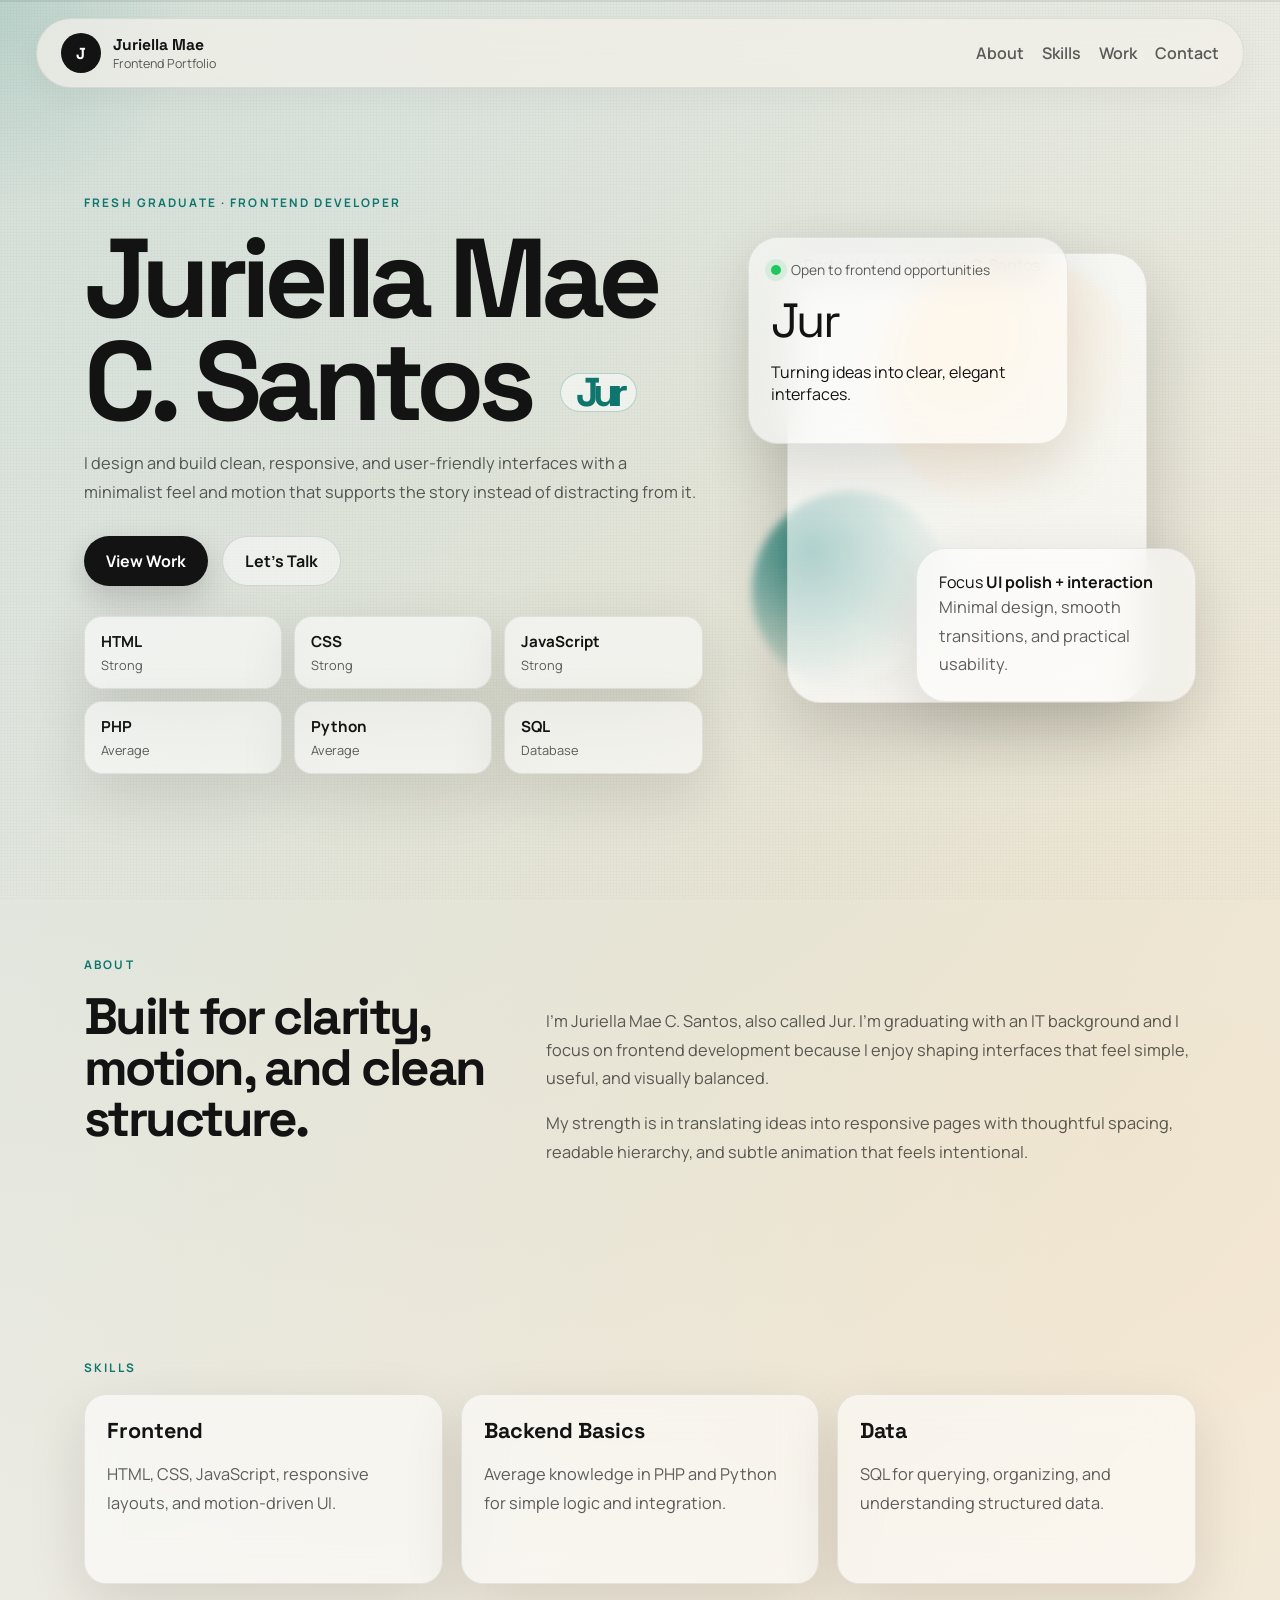
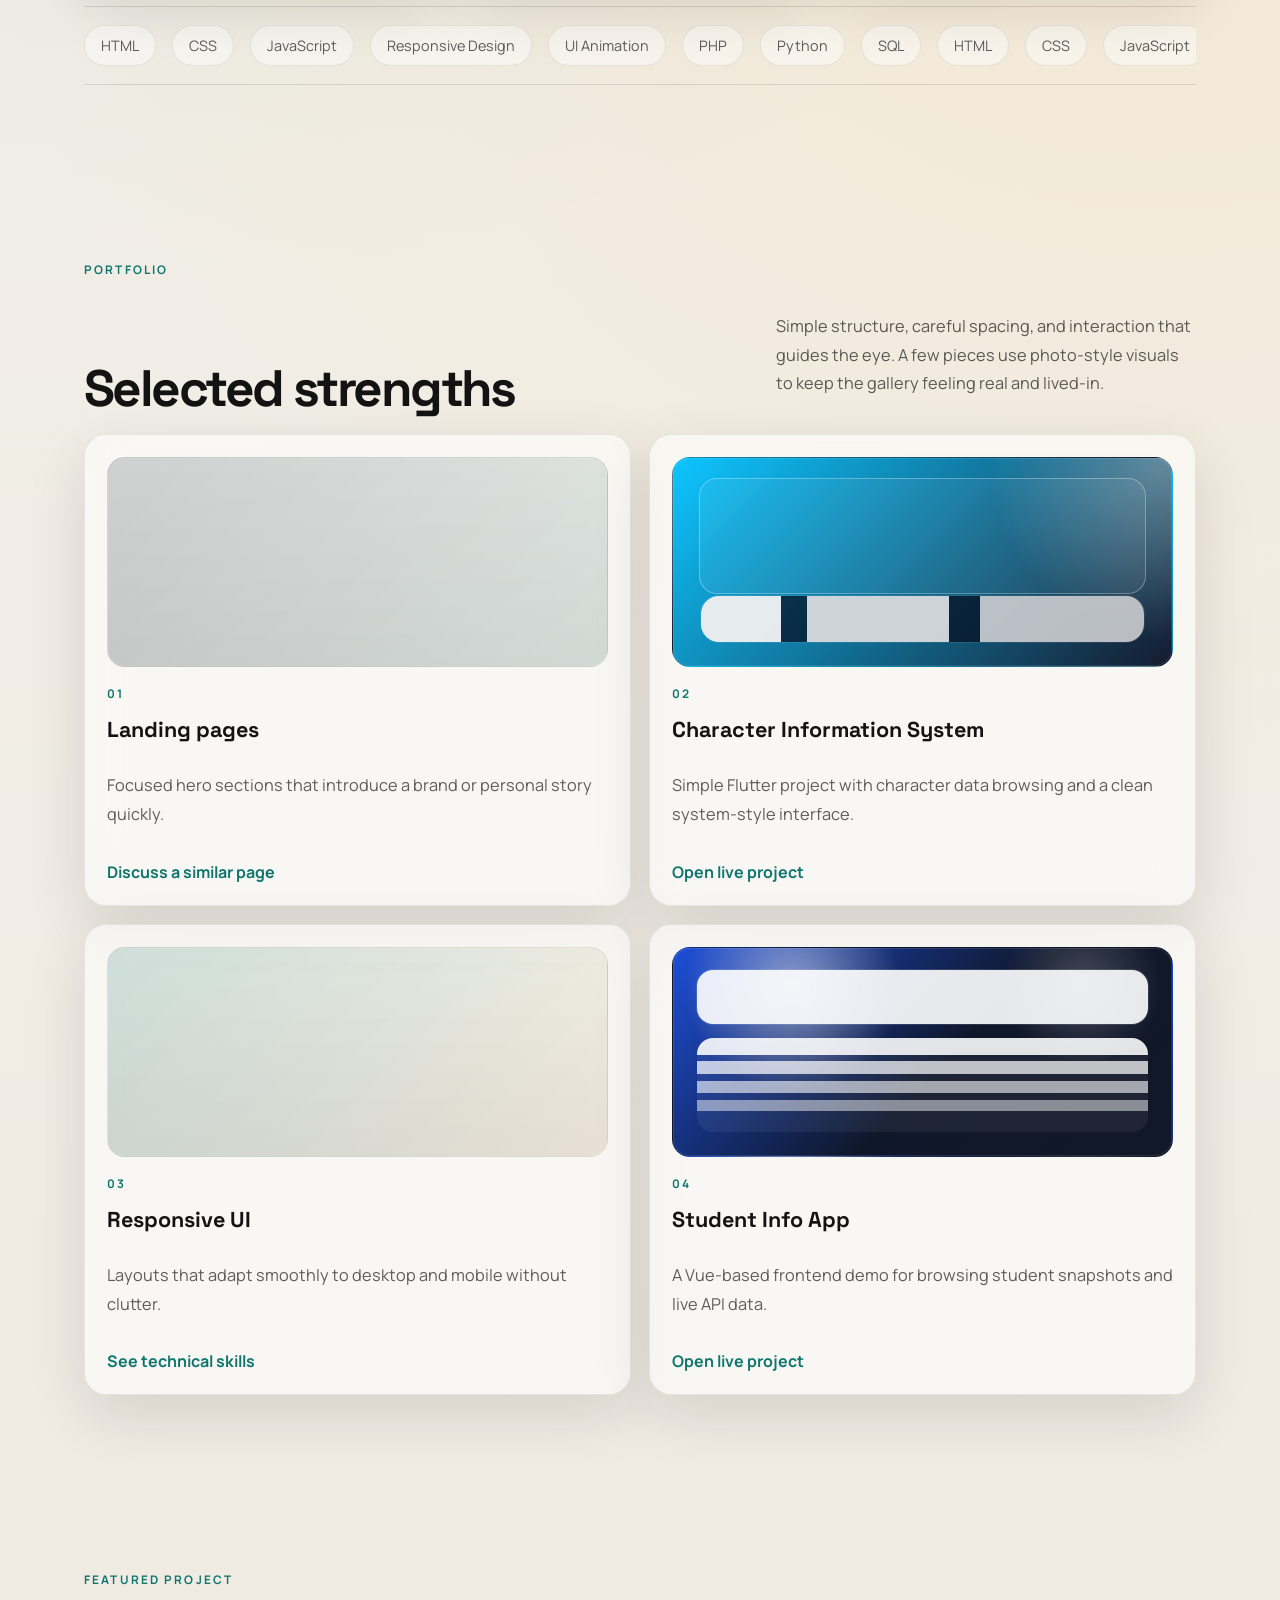
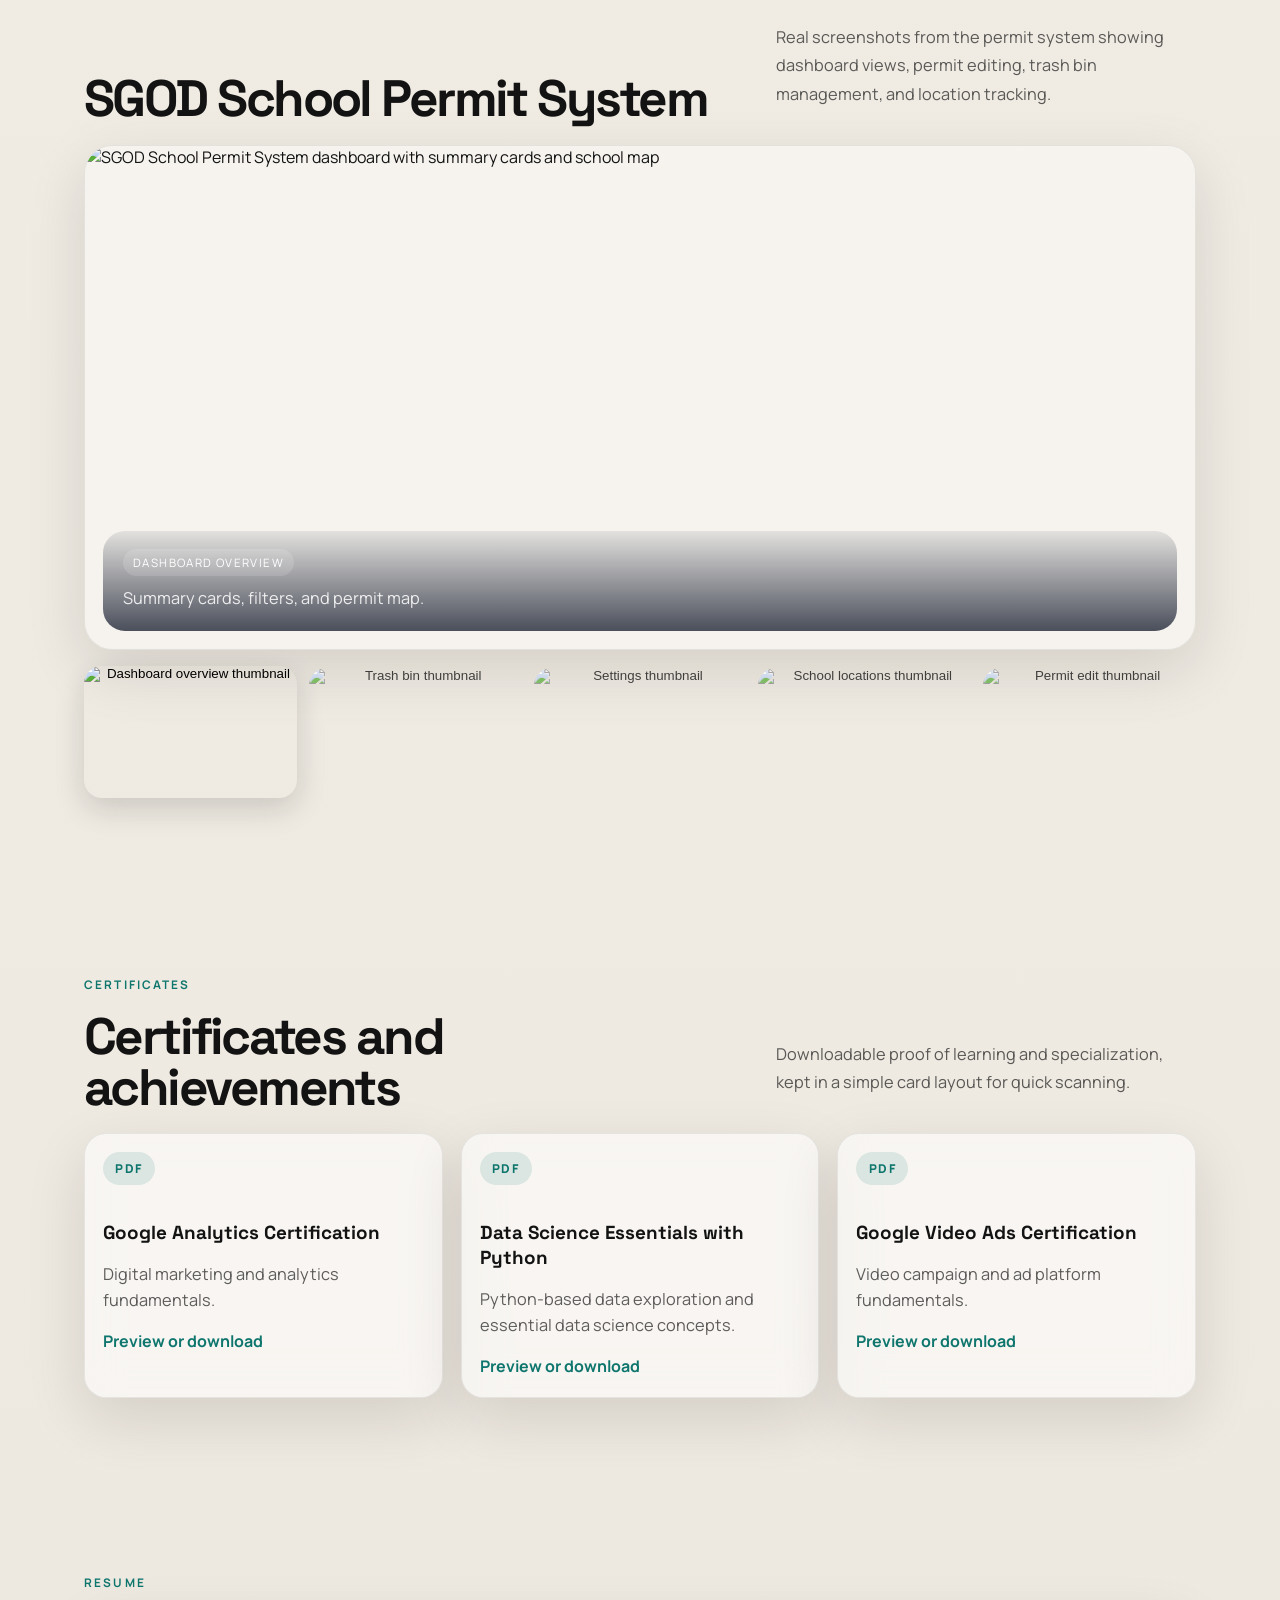
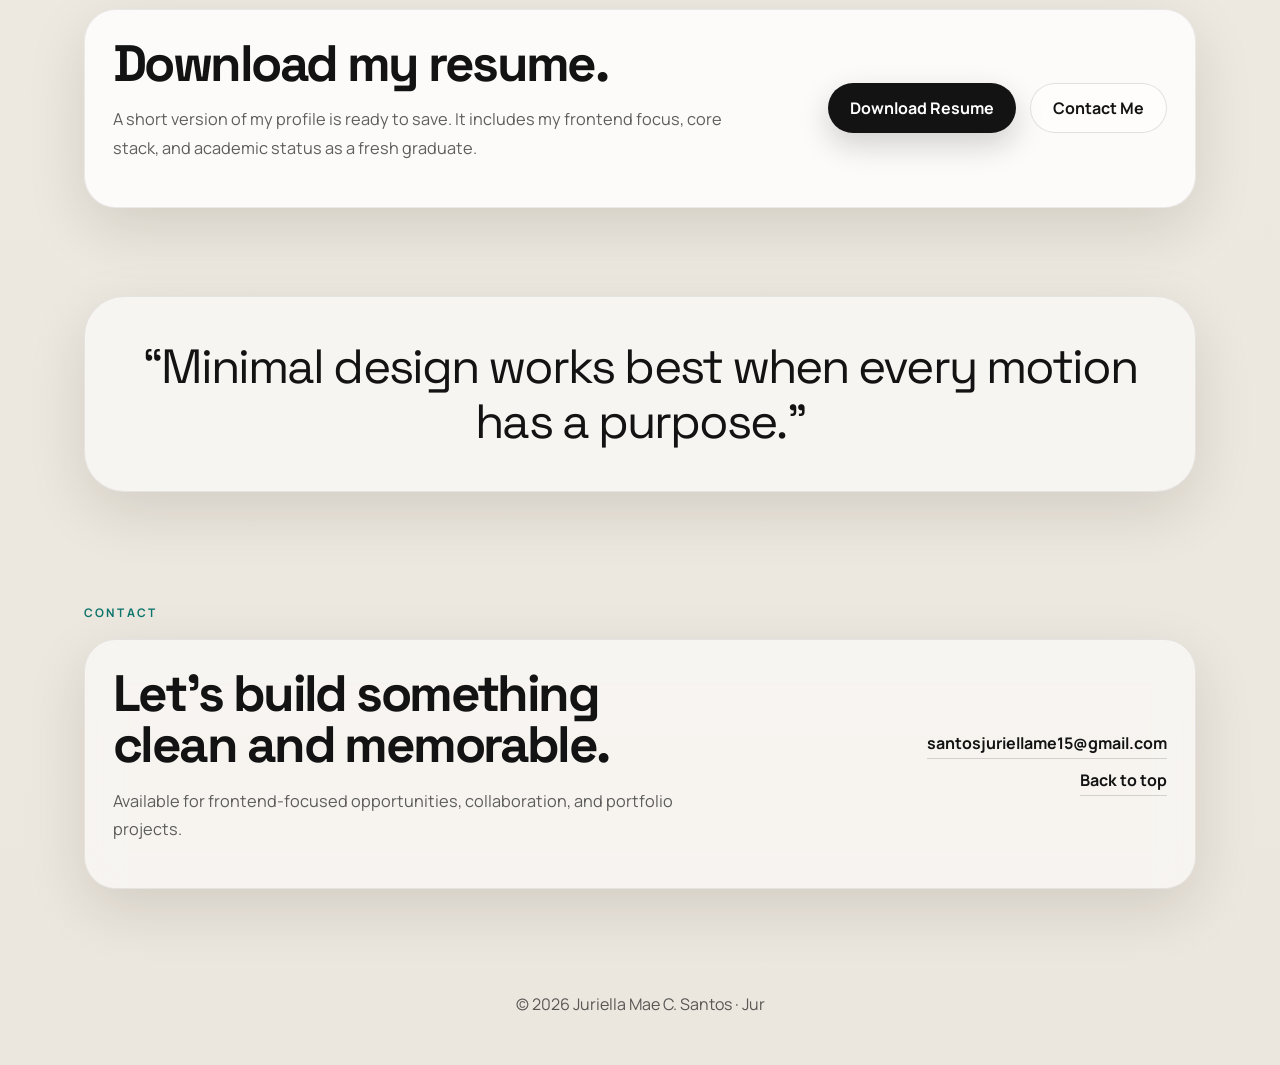
==== index.html @ 1360209a "Add files via upload" ====
<!doctype html>
<html lang="en">
<head>
  <meta charset="UTF-8" />
  <meta name="viewport" content="width=device-width, initial-scale=1.0" />
  <meta name="description" content="Portfolio landing page for Juriella Mae C. Santos, a frontend-focused IT graduate." />
  <title>Juriella Mae C. Santos | Jur</title>
  <link rel="preconnect" href="https://fonts.googleapis.com" />
  <link rel="preconnect" href="https://fonts.gstatic.com" crossorigin />
  <link href="https://fonts.googleapis.com/css2?family=Space+Grotesk:wght@400;500;600;700&family=Manrope:wght@400;500;600;700;800&display=swap" rel="stylesheet" />
  <link rel="stylesheet" href="styles.css" />
</head>
<body>
  <div class="noise"></div>
  <div class="cursor-glow" aria-hidden="true"></div>
  <div class="scroll-progress" aria-hidden="true"><span></span></div>

  <header class="topbar">
    <a class="brand" href="#home" aria-label="Go to top">
      <span class="brand-mark">J</span>
      <span class="brand-text">
        <strong>Juriella Mae</strong>
        <small>Frontend Portfolio</small>
      </span>
    </a>

    <nav class="nav" aria-label="Primary">
      <a href="#about">About</a>
      <a href="#skills">Skills</a>
      <a href="#work">Work</a>
      <a href="#contact">Contact</a>
    </nav>
  </header>

  <main id="home">
    <section class="hero section reveal">
      <div class="hero-copy">
        <p class="eyebrow">Fresh Graduate · Frontend developer</p>
        <h1>
          Juriella Mae C. Santos
          <span>Jur</span>
        </h1>
        <p class="lead">
          I design and build clean, responsive, and user-friendly interfaces with a minimalist feel and motion that supports the story instead of distracting from it.
        </p>

        <div class="hero-actions">
          <a class="button button-primary" href="#work">View Work</a>
          <a class="button button-secondary" href="#contact">Let’s Talk</a>
        </div>

        <ul class="hero-facts" aria-label="Quick facts">
          <li><strong>HTML</strong><span>Strong</span></li>
          <li><strong>CSS</strong><span>Strong</span></li>
          <li><strong>JavaScript</strong><span>Strong</span></li>
          <li><strong>PHP</strong><span>Average</span></li>
          <li><strong>Python</strong><span>Average</span></li>
          <li><strong>SQL</strong><span>Database</span></li>
        </ul>
      </div>

      <div class="hero-visual" aria-hidden="true">
        <div class="orb orb-one"></div>
        <div class="orb orb-two"></div>
        <div class="portrait-frame">
          <img src="Assets/Profile%20Pic.png" alt="Portrait of Juriella Mae C. Santos" class="portrait-image" />
        </div>
        <div class="profile-card floaty">
          <div class="profile-card-top">
            <span class="status-dot"></span>
            <span>Open to frontend opportunities</span>
          </div>
          <div class="profile-name">Jur</div>
          <p>Turning ideas into clear, elegant interfaces.</p>
        </div>
        <div class="stats-card floaty delay">
          <span>Focus</span>
          <strong>UI polish + interaction</strong>
          <small>Minimal design, smooth transitions, and practical usability.</small>
        </div>
      </div>
    </section>

    <section id="about" class="section about reveal">
      <div class="section-label">About</div>
      <div class="section-content split-layout">
        <div>
          <h2>Built for clarity, motion, and clean structure.</h2>
        </div>
        <div>
          <p>
            I’m Juriella Mae C. Santos, also called Jur. I’m graduating with an IT background and I focus on frontend development because I enjoy shaping interfaces that feel simple, useful, and visually balanced.
          </p>
          <p>
            My strength is in translating ideas into responsive pages with thoughtful spacing, readable hierarchy, and subtle animation that feels intentional.
          </p>
        </div>
      </div>
    </section>

    <section id="skills" class="section skills reveal">
      <div class="section-label">Skills</div>
      <div class="section-content">
        <div class="skills-grid">
          <article class="skill-card">
            <h3>Frontend</h3>
            <p>HTML, CSS, JavaScript, responsive layouts, and motion-driven UI.</p>
          </article>
          <article class="skill-card">
            <h3>Backend Basics</h3>
            <p>Average knowledge in PHP and Python for simple logic and integration.</p>
          </article>
          <article class="skill-card">
            <h3>Data</h3>
            <p>SQL for querying, organizing, and understanding structured data.</p>
          </article>
        </div>

        <div class="ticker" aria-label="Technical highlights">
          <div class="ticker-track">
            <span>HTML</span>
            <span>CSS</span>
            <span>JavaScript</span>
            <span>Responsive Design</span>
            <span>UI Animation</span>
            <span>PHP</span>
            <span>Python</span>
            <span>SQL</span>
            <span>HTML</span>
            <span>CSS</span>
            <span>JavaScript</span>
            <span>Responsive Design</span>
            <span>UI Animation</span>
            <span>PHP</span>
            <span>Python</span>
            <span>SQL</span>
          </div>
        </div>
      </div>
    </section>

    <section id="work" class="section work reveal">
      <div class="section-label">Portfolio</div>
      <div class="section-content">
        <div class="work-header">
          <h2>Selected strengths</h2>
          <p>Simple structure, careful spacing, and interaction that guides the eye. A few pieces use photo-style visuals to keep the gallery feeling real and lived-in.</p>
        </div>

        <div class="work-grid gallery-grid">
          <article class="work-card">
            <div class="work-media photo-card photo-one" role="img" aria-label="Clean desk with a laptop and code editor"></div>
            <span class="work-index">01</span>
            <h3>Landing pages</h3>
            <p>Focused hero sections that introduce a brand or personal story quickly.</p>
            <a href="#contact" class="work-link">Discuss a similar page</a>
          </article>
          <article class="work-card">
            <div class="work-media project-preview flutter-preview" role="img" aria-label="Flutter project preview card"></div>
            <span class="work-index">02</span>
            <h3>Character Information System</h3>
            <p>Simple Flutter project with character data browsing and a clean system-style interface.</p>
            <a href="https://character-information-system.web.app" target="_blank" rel="noreferrer noopener" class="work-link">Open live project</a>
          </article>
          <article class="work-card">
            <div class="work-media photo-card photo-two" role="img" aria-label="Modern workspace with design tools"></div>
            <span class="work-index">03</span>
            <h3>Responsive UI</h3>
            <p>Layouts that adapt smoothly to desktop and mobile without clutter.</p>
            <a href="#skills" class="work-link">See technical skills</a>
          </article>
          <article class="work-card">
            <div class="work-media project-preview student-preview" role="img" aria-label="Student info app preview card"></div>
            <span class="work-index">04</span>
            <h3>Student Info App</h3>
            <p>A Vue-based frontend demo for browsing student snapshots and live API data.</p>
            <a href="https://tubular-mousse-105200.netlify.app" target="_blank" rel="noreferrer noopener" class="work-link">Open live project</a>
          </article>
        </div>
      </div>
    </section>

    <section id="sgod" class="section sgod reveal">
      <div class="section-label">Featured Project</div>
      <div class="section-content">
        <div class="work-header">
          <h2>SGOD School Permit System</h2>
          <p>Real screenshots from the permit system showing dashboard views, permit editing, trash bin management, and location tracking.</p>
        </div>

        <div class="sgod-slider" data-slider>
          <div class="sgod-stage">
            <img
              class="sgod-stage-image"
              data-slider-image
              src="Assets/Screenshot%202026-04-28%20124503.png"
              alt="SGOD School Permit System dashboard with summary cards and school map"
            />
            <div class="sgod-stage-overlay">
              <span class="sgod-stage-tag" data-slider-tag>Dashboard overview</span>
              <p data-slider-caption>Summary cards, filters, and permit map.</p>
            </div>
            <button class="slider-arrow slider-prev" type="button" data-slider-prev aria-label="Previous image">‹</button>
            <button class="slider-arrow slider-next" type="button" data-slider-next aria-label="Next image">›</button>
          </div>

          <div class="sgod-thumbs" data-slider-thumbs>
            <button class="sgod-thumb is-active" type="button" data-slide="0" data-title="Dashboard overview" data-caption="Summary cards, filters, and permit map." data-alt="SGOD School Permit System dashboard with summary cards and school map" data-src="Assets/Screenshot%202026-04-28%20124503.png">
              <img src="Assets/Screenshot%202026-04-28%20124503.png" alt="Dashboard overview thumbnail" />
            </button>
            <button class="sgod-thumb" type="button" data-slide="1" data-title="Trash bin" data-caption="Deleted records and restore actions." data-alt="SGOD School Permit System trash bin view with deleted school records" data-src="Assets/Screenshot%202026-04-28%20125111.png">
              <img src="Assets/Screenshot%202026-04-28%20125111.png" alt="Trash bin thumbnail" />
            </button>
            <button class="sgod-thumb" type="button" data-slide="2" data-title="Settings" data-caption="Backup, restore, and notification controls." data-alt="SGOD School Permit System settings view" data-src="Assets/Screenshot%202026-04-28%20125225.png">
              <img src="Assets/Screenshot%202026-04-28%20125225.png" alt="Settings thumbnail" />
            </button>
            <button class="sgod-thumb" type="button" data-slide="3" data-title="School locations" data-caption="Map clustering and permit browsing." data-alt="SGOD School Permit System school locations map and list" data-src="Assets/Screenshot%202026-04-22%20163014.png">
              <img src="Assets/Screenshot%202026-04-22%20163014.png" alt="School locations thumbnail" />
            </button>
            <button class="sgod-thumb" type="button" data-slide="4" data-title="Permit edit" data-caption="Permit verification and record updates." data-alt="SGOD School Permit System permit verification and edit screen" data-src="Assets/Screenshot%202026-04-22%20162807.png">
              <img src="Assets/Screenshot%202026-04-22%20162807.png" alt="Permit edit thumbnail" />
            </button>
          </div>
        </div>
      </div>
    </section>

    <section id="certificates" class="section certificates reveal">
      <div class="section-label">Certificates</div>
      <div class="section-content">
        <div class="work-header">
          <h2>Certificates and achievements</h2>
          <p>Downloadable proof of learning and specialization, kept in a simple card layout for quick scanning.</p>
        </div>

        <div class="certificate-grid">
          <article class="certificate-card">
            <div class="certificate-badge">PDF</div>
            <h3>Google Analytics Certification</h3>
            <p>Digital marketing and analytics fundamentals.</p>
            <a href="Certificates/Google%20Analytics%20Certification.pdf" download class="work-link" data-pdf="Certificates/Google%20Analytics%20Certification.pdf">Preview or download</a>
          </article>
          <article class="certificate-card">
            <div class="certificate-badge">PDF</div>
            <h3>Data Science Essentials with Python</h3>
            <p>Python-based data exploration and essential data science concepts.</p>
            <a href="Certificates/Data_Science_Essentials_with_Python_certificate_santosjuriellamae15-gmail-com_5a689df4-3a8c-45d5-9806-d5ee442314b1%20%281%29.pdf" download class="work-link" data-pdf="Certificates/Data_Science_Essentials_with_Python_certificate_santosjuriellamae15-gmail-com_5a689df4-3a8c-45d5-9806-d5ee442314b1%20%281%29.pdf">Preview or download</a>
          </article>
          <article class="certificate-card">
            <div class="certificate-badge">PDF</div>
            <h3>Google Video Ads Certification</h3>
            <p>Video campaign and ad platform fundamentals.</p>
            <a href="Certificates/Google%20Video%20Ads%20Certification.pdf" download class="work-link" data-pdf="Certificates/Google%20Video%20Ads%20Certification.pdf">Preview or download</a>
          </article>
        </div>
      </div>
    </section>

    <section id="resume" class="section resume reveal">
      <div class="section-label">Resume</div>
      <div class="section-content resume-panel">
        <div>
          <h2>Download my resume.</h2>
          <p>A short version of my profile is ready to save. It includes my frontend focus, core stack, and academic status as a fresh graduate.</p>
        </div>
        <div class="resume-actions">
          <a class="button button-primary" href="Juriella_Mae_Santos%20Resume.pdf" download="Juriella_Mae_Santos Resume.pdf">Download Resume</a>
          <a class="button button-secondary" href="#contact">Contact Me</a>
        </div>
      </div>
    </section>

    <section class="section quote reveal">
      <div class="quote-box">
        <p>“Minimal design works best when every motion has a purpose.”</p>
      </div>
    </section>

    <section id="contact" class="section contact reveal">
      <div class="section-label">Contact</div>
      <div class="section-content contact-panel">
        <div>
          <h2>Let’s build something clean and memorable.</h2>
          <p>Available for frontend-focused opportunities, collaboration, and portfolio projects.</p>
        </div>
        <div class="contact-links">
          <a href="mailto:santosjuriellame15@gmail.com">santosjuriellame15@gmail.com</a>
          <a href="#home">Back to top</a>
        </div>
      </div>
    </section>
  </main>

  <footer class="footer">
    <p>© 2026 Juriella Mae C. Santos · Jur</p>
  </footer>

  <div class="modal" data-modal aria-hidden="true">
    <div class="modal-backdrop" data-modal-close></div>
    <div class="modal-panel" role="dialog" aria-modal="true" aria-label="Certificate preview">
      <button class="modal-close" type="button" data-modal-close aria-label="Close preview">×</button>
      <iframe class="modal-frame" data-modal-frame title="Certificate preview"></iframe>
    </div>
  </div>

  <script src="script.js"></script>
</body>
</html>
---- styles.css ----
:root {
  --bg: #f4f1ea;
  --bg-alt: #ece7de;
  --surface: rgba(255, 255, 255, 0.56);
  --surface-strong: rgba(255, 255, 255, 0.82);
  --text: #131313;
  --muted: rgba(19, 19, 19, 0.68);
  --line: rgba(19, 19, 19, 0.12);
  --accent: #0f766e;
  --accent-soft: rgba(15, 118, 110, 0.14);
  --shadow: 0 20px 60px rgba(24, 18, 10, 0.12);
  --radius-xl: 30px;
  --radius-lg: 22px;
  --radius-md: 16px;
  --max: 1160px;
}

* {
  box-sizing: border-box;
}

html {
  scroll-behavior: smooth;
}

body {
  margin: 0;
  font-family: "Manrope", sans-serif;
  color: var(--text);
  background:
    radial-gradient(circle at top left, rgba(15, 118, 110, 0.14), transparent 32%),
    radial-gradient(circle at 90% 20%, rgba(255, 196, 108, 0.18), transparent 26%),
    linear-gradient(180deg, var(--bg) 0%, var(--bg-alt) 100%);
  min-height: 100vh;
  overflow-x: hidden;
}

body::before {
  content: "";
  position: fixed;
  inset: 0;
  pointer-events: none;
  background-image: linear-gradient(rgba(19, 19, 19, 0.025) 1px, transparent 1px), linear-gradient(90deg, rgba(19, 19, 19, 0.025) 1px, transparent 1px);
  background-size: 64px 64px;
  -webkit-mask-image: linear-gradient(180deg, rgba(0, 0, 0, 0.2), rgba(0, 0, 0, 0));
  mask-image: linear-gradient(180deg, rgba(0, 0, 0, 0.2), rgba(0, 0, 0, 0));
  z-index: 0;
}

.noise {
  position: fixed;
  inset: 0;
  pointer-events: none;
  opacity: 0.035;
  z-index: 1;
  background-image:
    linear-gradient(transparent 0, transparent 49%, rgba(0, 0, 0, 0.45) 50%, transparent 51%),
    linear-gradient(90deg, transparent 0, transparent 49%, rgba(0, 0, 0, 0.45) 50%, transparent 51%);
  background-size: 3px 3px;
}

.cursor-glow {
  position: fixed;
  width: 420px;
  height: 420px;
  border-radius: 50%;
  background: radial-gradient(circle, rgba(15, 118, 110, 0.16), rgba(15, 118, 110, 0) 64%);
  pointer-events: none;
  transform: translate(-50%, -50%);
  z-index: 2;
  opacity: 0.8;
}

.scroll-progress {
  position: fixed;
  left: 0;
  top: 0;
  width: 100%;
  height: 2px;
  background: rgba(19, 19, 19, 0.08);
  z-index: 50;
}

.scroll-progress span {
  display: block;
  width: 100%;
  height: 100%;
  transform-origin: left;
  transform: scaleX(0);
  background: linear-gradient(90deg, var(--accent), rgba(15, 118, 110, 0.45));
}

.topbar {
  position: sticky;
  top: 0;
  z-index: 40;
  display: flex;
  justify-content: space-between;
  align-items: center;
  gap: 24px;
  max-width: calc(var(--max) + 48px);
  margin: 18px auto 0;
  padding: 14px 24px;
  background: rgba(244, 241, 234, 0.7);
  border: 1px solid rgba(19, 19, 19, 0.08);
  border-radius: 999px;
  -webkit-backdrop-filter: blur(18px);
  backdrop-filter: blur(18px);
  box-shadow: 0 10px 30px rgba(0, 0, 0, 0.04);
}

.brand {
  display: inline-flex;
  align-items: center;
  gap: 12px;
  text-decoration: none;
  color: inherit;
}

.brand-mark {
  width: 40px;
  height: 40px;
  border-radius: 50%;
  display: grid;
  place-items: center;
  background: var(--text);
  color: #fff;
  font-family: "Space Grotesk", sans-serif;
  font-weight: 700;
}

.brand-text strong,
.brand-text small {
  display: block;
}

.brand-text strong {
  font-size: 0.98rem;
  font-family: "Space Grotesk", sans-serif;
}

.brand-text small {
  color: var(--muted);
  font-size: 0.78rem;
}

.nav {
  display: flex;
  flex-wrap: wrap;
  gap: 18px;
}

.nav a {
  color: var(--muted);
  text-decoration: none;
  font-weight: 600;
  transition: color 0.2s ease, transform 0.2s ease;
}

.nav a:hover {
  color: var(--text);
  transform: translateY(-1px);
}

main {
  position: relative;
  z-index: 3;
}

.section {
  max-width: var(--max);
  margin: 0 auto;
  padding: 88px 24px;
}

.hero {
  min-height: calc(100vh - 120px);
  display: grid;
  grid-template-columns: 1.15fr 0.85fr;
  align-items: center;
  gap: 36px;
}

.eyebrow,
.section-label,
.work-index {
  text-transform: uppercase;
  letter-spacing: 0.18em;
  font-size: 0.74rem;
  font-weight: 700;
  color: var(--accent);
}

.hero h1,
.section h2,
.skill-card h3,
.work-card h3,
.quote-box p,
.profile-name {
  font-family: "Space Grotesk", sans-serif;
}

.hero h1 {
  margin: 16px 0 16px;
  font-size: clamp(3.3rem, 9vw, 7rem);
  line-height: 0.92;
  letter-spacing: -0.06em;
  max-width: 11ch;
}

.hero h1 span {
  display: inline-block;
  margin-left: 8px;
  padding: 0 0.38em;
  font-size: 0.36em;
  vertical-align: middle;
  color: var(--accent);
  border: 1px solid rgba(15, 118, 110, 0.25);
  border-radius: 999px;
  background: rgba(255, 255, 255, 0.52);
}

.lead,
.section-content p,
.skill-card p,
.work-card p,
.contact-panel p,
.stats-card small {
  color: var(--muted);
  line-height: 1.75;
  font-size: 1.02rem;
}

.hero-copy {
  max-width: 620px;
}

.hero-actions {
  display: flex;
  flex-wrap: wrap;
  gap: 14px;
  margin: 30px 0;
}

.button {
  display: inline-flex;
  align-items: center;
  justify-content: center;
  min-height: 50px;
  padding: 0 22px;
  border-radius: 999px;
  text-decoration: none;
  font-weight: 700;
  transition: transform 0.25s ease, box-shadow 0.25s ease, background 0.25s ease;
}

.button:hover {
  transform: translateY(-2px);
}

.button-primary {
  background: var(--text);
  color: #fff;
  box-shadow: 0 12px 30px rgba(19, 19, 19, 0.18);
}

.button-secondary {
  color: var(--text);
  border: 1px solid rgba(19, 19, 19, 0.12);
  background: rgba(255, 255, 255, 0.48);
}

.hero-facts {
  list-style: none;
  padding: 0;
  margin: 0;
  display: grid;
  grid-template-columns: repeat(3, minmax(0, 1fr));
  gap: 12px;
}

.hero-facts li,
.skill-card,
.work-card,
.profile-card,
.stats-card,
.quote-box,
.contact-panel {
  background: var(--surface);
  border: 1px solid rgba(19, 19, 19, 0.08);
  box-shadow: var(--shadow);
  -webkit-backdrop-filter: blur(18px);
  backdrop-filter: blur(18px);
}

.hero-facts li {
  padding: 14px 16px;
  border-radius: 18px;
}

.hero-facts strong,
.hero-facts span {
  display: block;
}

.hero-facts strong {
  font-size: 0.95rem;
}

.hero-facts span {
  color: var(--muted);
  font-size: 0.8rem;
  margin-top: 4px;
}

.hero-visual {
  position: relative;
  min-height: 560px;
  display: grid;
  place-items: center;
}

.portrait-frame {
  position: absolute;
  width: min(360px, 70vw);
  aspect-ratio: 4 / 5;
  border-radius: 34px;
  overflow: hidden;
  border: 1px solid rgba(19, 19, 19, 0.08);
  box-shadow: 0 26px 70px rgba(24, 18, 10, 0.18);
  background: rgba(255, 255, 255, 0.6);
}

.portrait-frame::after {
  content: "";
  position: absolute;
  inset: 0;
  background: linear-gradient(180deg, rgba(255, 255, 255, 0.12), rgba(255, 255, 255, 0));
  pointer-events: none;
}

.portrait-image {
  display: block;
  width: 100%;
  height: 100%;
  object-fit: cover;
  object-position: center top;
}

.orb {
  position: absolute;
  border-radius: 50%;
  filter: blur(4px);
}

.orb-one {
  width: 260px;
  height: 260px;
  right: 12%;
  top: 10%;
  background: radial-gradient(circle at 30% 30%, rgba(255, 196, 108, 0.95), rgba(255, 196, 108, 0.05) 68%);
  animation: drift 10s ease-in-out infinite;
}

.orb-two {
  width: 200px;
  height: 200px;
  left: 3%;
  bottom: 12%;
  background: radial-gradient(circle at 30% 30%, rgba(15, 118, 110, 0.85), rgba(15, 118, 110, 0.04) 68%);
  animation: drift 12s ease-in-out infinite reverse;
}

.profile-card,
.stats-card {
  position: absolute;
  width: min(320px, 90%);
  padding: 22px;
  border-radius: var(--radius-xl);
}

.profile-card {
  top: 7%;
  left: 2%;
}

.stats-card {
  right: 0;
  bottom: 10%;
  max-width: 280px;
}

.profile-card-top {
  display: flex;
  align-items: center;
  gap: 10px;
  color: var(--muted);
  font-size: 0.86rem;
  margin-bottom: 18px;
}

.status-dot {
  width: 10px;
  height: 10px;
  border-radius: 50%;
  background: #22c55e;
  box-shadow: 0 0 0 6px rgba(34, 197, 94, 0.12);
}

.profile-name {
  font-size: 3rem;
  line-height: 1;
  margin-bottom: 10px;
  letter-spacing: -0.05em;
}

.floaty {
  animation: float 7s ease-in-out infinite;
}

.delay {
  animation-delay: 1.2s;
}

.split-layout {
  display: grid;
  grid-template-columns: 0.8fr 1.2fr;
  gap: 28px;
}

.section h2 {
  margin: 0;
  font-size: clamp(2rem, 4vw, 3.6rem);
  line-height: 1;
  letter-spacing: -0.05em;
}

.section-content {
  margin-top: 18px;
}

.skills-grid,
.work-grid {
  display: grid;
  grid-template-columns: repeat(3, minmax(0, 1fr));
  gap: 18px;
}

.gallery-grid {
  align-items: stretch;
}

.certificate-grid {
  display: grid;
  grid-template-columns: repeat(3, minmax(0, 1fr));
  gap: 18px;
}

.sgod-slider {
  display: grid;
  gap: 18px;
}

.sgod-stage {
  position: relative;
  overflow: hidden;
  border-radius: 28px;
  background: rgba(255, 255, 255, 0.42);
  border: 1px solid rgba(19, 19, 19, 0.08);
  box-shadow: var(--shadow);
  min-height: 480px;
}

.sgod-stage-image {
  display: block;
  width: 100%;
  height: 100%;
  object-fit: cover;
  min-height: 480px;
}

.sgod-stage-overlay {
  position: absolute;
  left: 18px;
  bottom: 18px;
  right: 18px;
  display: grid;
  gap: 8px;
  padding: 18px 20px;
  border-radius: 22px;
  background: linear-gradient(180deg, rgba(8, 15, 34, 0.08), rgba(8, 15, 34, 0.72));
  color: #fff;
}

.sgod-stage-tag {
  display: inline-flex;
  width: fit-content;
  padding: 6px 10px;
  border-radius: 999px;
  background: rgba(255, 255, 255, 0.14);
  letter-spacing: 0.12em;
  font-size: 0.72rem;
  text-transform: uppercase;
}

.sgod-stage-overlay p {
  margin: 0;
  color: rgba(255, 255, 255, 0.86);
}

.sgod-thumb {
  appearance: none;
  border: 0;
  padding: 0;
  background: transparent;
  border-radius: 18px;
  overflow: hidden;
  cursor: pointer;
  opacity: 0.72;
  transition: transform 0.25s ease, opacity 0.25s ease, box-shadow 0.25s ease;
}

.sgod-thumb:hover,
.sgod-thumb.is-active {
  opacity: 1;
  transform: translateY(-2px);
  box-shadow: 0 10px 30px rgba(19, 19, 19, 0.16);
}

.sgod-thumb img {
  display: block;
  width: 100%;
  height: 132px;
  object-fit: cover;
}

.sgod-thumbs {
  display: grid;
  grid-template-columns: repeat(5, minmax(0, 1fr));
  gap: 12px;
}

.modal {
  position: fixed;
  inset: 0;
  display: none;
  align-items: center;
  justify-content: center;
  padding: 24px;
  z-index: 80;
}

.modal.is-open {
  display: flex;
}

.modal-backdrop {
  position: absolute;
  inset: 0;
  background: rgba(3, 7, 18, 0.66);
  -webkit-backdrop-filter: blur(8px);
  backdrop-filter: blur(8px);
}

.modal-panel {
  position: relative;
  width: min(1000px, 96vw);
  height: min(84vh, 900px);
  background: #111827;
  border-radius: 28px;
  overflow: hidden;
  box-shadow: 0 28px 80px rgba(0, 0, 0, 0.36);
  z-index: 1;
}

.modal-frame {
  width: 100%;
  height: 100%;
  border: 0;
  background: #fff;
}

.modal-close {
  position: absolute;
  top: 16px;
  right: 16px;
  z-index: 2;
  width: 44px;
  height: 44px;
  border: 0;
  border-radius: 50%;
  font-size: 2rem;
  line-height: 1;
  background: rgba(255, 255, 255, 0.16);
  color: #fff;
  cursor: pointer;
}

.modal-close:hover {
  background: rgba(255, 255, 255, 0.24);
}

.sgod-card {
  margin: 0;
  border-radius: var(--radius-lg);
  overflow: hidden;
  background: rgba(255, 255, 255, 0.5);
  border: 1px solid rgba(19, 19, 19, 0.08);
  box-shadow: var(--shadow);
  -webkit-backdrop-filter: blur(18px);
  backdrop-filter: blur(18px);
}

.sgod-card-large {
  grid-area: hero;
}

.sgod-grid .sgod-card:nth-child(2) {
  grid-area: side1;
}

.sgod-grid .sgod-card:nth-child(3) {
  grid-area: side2;
}

.sgod-grid .sgod-card:nth-child(4) {
  grid-area: side3;
}

.sgod-grid .sgod-card:nth-child(5) {
  grid-area: side4;
}

.sgod-card img {
  display: block;
  width: 100%;
  height: 100%;
  min-height: 100%;
  object-fit: cover;
  aspect-ratio: 16 / 10;
}

.sgod-card-large img {
  aspect-ratio: 16 / 13;
}

.sgod-card figcaption,
.certificate-card {
  padding: 18px 18px 20px;
}

.sgod-card figcaption strong,
.certificate-card h3 {
  display: block;
  font-family: "Space Grotesk", sans-serif;
  font-size: 1.18rem;
  margin-bottom: 6px;
}

.sgod-card figcaption span,
.certificate-card p {
  color: var(--muted);
  line-height: 1.6;
}

.certificate-card {
  border-radius: var(--radius-lg);
  background: var(--surface);
  border: 1px solid rgba(19, 19, 19, 0.08);
  box-shadow: var(--shadow);
  -webkit-backdrop-filter: blur(18px);
  backdrop-filter: blur(18px);
}

.certificate-badge {
  display: inline-flex;
  align-items: center;
  justify-content: center;
  min-width: 52px;
  padding: 8px 12px;
  border-radius: 999px;
  background: rgba(15, 118, 110, 0.12);
  color: var(--accent);
  font-size: 0.76rem;
  font-weight: 800;
  letter-spacing: 0.12em;
  margin-bottom: 16px;
}

.skill-card,
.work-card {
  border-radius: var(--radius-lg);
  padding: 22px;
  min-height: 190px;
}

.work-card {
  display: flex;
  flex-direction: column;
}

.work-media {
  height: 210px;
  border-radius: 18px;
  margin-bottom: 18px;
  background-size: cover;
  background-position: center;
  border: 1px solid rgba(19, 19, 19, 0.08);
  box-shadow: inset 0 0 0 1px rgba(255, 255, 255, 0.1);
}

.photo-card {
  position: relative;
  overflow: hidden;
}

.photo-card::after {
  content: "";
  position: absolute;
  inset: 0;
  background: linear-gradient(180deg, rgba(255, 255, 255, 0) 0%, rgba(19, 19, 19, 0.08) 100%);
}

.photo-one {
  background-image: linear-gradient(135deg, rgba(16, 24, 40, 0.18), rgba(15, 118, 110, 0.1)), url("https://images.unsplash.com/photo-1516321318423-f06f85e504b3?auto=format&fit=crop&w=1200&q=80");
}

.photo-two {
  background-image: linear-gradient(135deg, rgba(15, 118, 110, 0.18), rgba(255, 196, 108, 0.12)), url("https://images.unsplash.com/photo-1498050108023-c5249f4df085?auto=format&fit=crop&w=1200&q=80");
}

.student-preview {
  position: relative;
  overflow: hidden;
  background:
    radial-gradient(circle at 24% 18%, rgba(255, 255, 255, 0.5), transparent 26%),
    radial-gradient(circle at 82% 18%, rgba(255, 255, 255, 0.22), transparent 18%),
    linear-gradient(135deg, #1d4ed8, #0f172a 55%, #111827);
}

.student-preview::before,
.student-preview::after {
  content: "";
  position: absolute;
  left: 24px;
  right: 24px;
  border-radius: 16px;
}

.student-preview::before {
  top: 22px;
  height: 54px;
  background: rgba(255, 255, 255, 0.9);
  box-shadow: 0 0 0 1px rgba(255, 255, 255, 0.12);
}

.student-preview::after {
  top: 90px;
  bottom: 24px;
  background:
    linear-gradient(180deg, rgba(255, 255, 255, 0.88) 0 18%, transparent 18% 24%, rgba(255, 255, 255, 0.72) 24% 38%, transparent 38% 46%, rgba(255, 255, 255, 0.6) 46% 58%, transparent 58% 66%, rgba(255, 255, 255, 0.48) 66% 78%, transparent 78% 100%),
    rgba(255, 255, 255, 0.06);
}

.flutter-preview {
  position: relative;
  overflow: hidden;
  background:
    radial-gradient(circle at top right, rgba(255, 255, 255, 0.35), transparent 34%),
    linear-gradient(135deg, rgba(0, 194, 255, 0.95), rgba(12, 18, 38, 0.96));
}

.flutter-preview::before,
.flutter-preview::after {
  content: "";
  position: absolute;
  border-radius: 18px;
}

.flutter-preview::before {
  inset: 20px 26px 72px;
  border: 1px solid rgba(255, 255, 255, 0.3);
  background: rgba(255, 255, 255, 0.06);
}

.flutter-preview::after {
  left: 28px;
  right: 28px;
  bottom: 24px;
  height: 46px;
  background:
    linear-gradient(90deg, rgba(255, 255, 255, 0.9) 0 18%, transparent 18% 24%, rgba(255, 255, 255, 0.8) 24% 56%, transparent 56% 63%, rgba(255, 255, 255, 0.72) 63% 100%),
    rgba(8, 15, 34, 0.72);
  box-shadow: 0 0 0 1px rgba(255, 255, 255, 0.08);
}

.work-link {
  margin-top: auto;
  padding-top: 16px;
  color: var(--accent);
  font-weight: 700;
  text-decoration: none;
}

.work-link:hover {
  text-decoration: underline;
}

.resume-panel {
  display: grid;
  grid-template-columns: 1.2fr 0.8fr;
  gap: 24px;
  align-items: center;
  padding: 28px;
  border-radius: 32px;
  background: var(--surface-strong);
  border: 1px solid rgba(19, 19, 19, 0.08);
  box-shadow: var(--shadow);
  -webkit-backdrop-filter: blur(18px);
  backdrop-filter: blur(18px);
}

.resume-actions {
  display: flex;
  flex-wrap: wrap;
  justify-content: flex-end;
  gap: 14px;
}

.skill-card h3,
.work-card h3 {
  margin-top: 0;
  margin-bottom: 12px;
  font-size: 1.35rem;
}

.ticker {
  overflow: hidden;
  margin-top: 22px;
  padding: 18px 0;
  border-top: 1px solid var(--line);
  border-bottom: 1px solid var(--line);
}

.ticker-track {
  display: inline-flex;
  gap: 16px;
  min-width: max-content;
  animation: marquee 22s linear infinite;
}

.ticker-track span {
  padding: 10px 16px;
  border-radius: 999px;
  background: rgba(255, 255, 255, 0.45);
  border: 1px solid rgba(19, 19, 19, 0.08);
  font-size: 0.9rem;
  color: var(--muted);
  white-space: nowrap;
}

.work-header {
  display: flex;
  justify-content: space-between;
  align-items: end;
  gap: 18px;
  margin-bottom: 20px;
}

.work-header p {
  max-width: 420px;
}

.work-index {
  display: inline-block;
  margin-bottom: 14px;
}

.quote {
  padding-top: 0;
  padding-bottom: 24px;
}

.quote-box {
  border-radius: 40px;
  padding: 42px 28px;
  text-align: center;
}

.quote-box p {
  margin: 0;
  font-size: clamp(1.6rem, 4vw, 3rem);
  line-height: 1.15;
  letter-spacing: -0.04em;
}

.contact-panel {
  display: grid;
  grid-template-columns: 1.2fr 0.8fr;
  gap: 24px;
  align-items: center;
  border-radius: 32px;
  padding: 28px;
}

.contact-links {
  display: grid;
  gap: 10px;
  justify-items: end;
}

.contact-links a {
  color: var(--text);
  text-decoration: none;
  font-weight: 700;
  padding-bottom: 4px;
  border-bottom: 1px solid rgba(19, 19, 19, 0.16);
}

.footer {
  max-width: var(--max);
  margin: 0 auto;
  padding: 0 24px 34px;
  color: var(--muted);
  text-align: center;
}

.reveal {
  opacity: 0;
  transform: translateY(40px);
  transition: opacity 0.8s ease, transform 0.8s ease;
}

.reveal.visible {
  opacity: 1;
  transform: translateY(0);
}

@keyframes float {
  0%,
  100% {
    transform: translateY(0px);
  }
  50% {
    transform: translateY(-14px);
  }
}

@keyframes drift {
  0%,
  100% {
    transform: translate3d(0, 0, 0) scale(1);
  }
  50% {
    transform: translate3d(-14px, 18px, 0) scale(1.06);
  }
}

@keyframes marquee {
  from {
    transform: translateX(0);
  }
  to {
    transform: translateX(calc(-50% - 8px));
  }
}

@media (max-width: 980px) {
  .hero,
  .split-layout,
  .contact-panel,
  .resume-panel,
  .work-header,
  .skills-grid,
  .work-grid {
    grid-template-columns: 1fr;
  }

  .hero {
    padding-top: 32px;
  }

  .hero-visual {
    min-height: 460px;
    order: -1;
  }

  .portrait-frame {
    width: min(320px, 78vw);
  }

  .work-header,
  .contact-links {
    justify-items: start;
    align-items: start;
  }

  .contact-links {
    justify-items: start;
  }

  .resume-actions {
    justify-content: flex-start;
  }
}

@media (min-width: 981px) {
  .gallery-grid {
    grid-template-columns: repeat(2, minmax(0, 1fr));
  }
}

@media (max-width: 980px) {
  .certificate-grid {
    grid-template-columns: 1fr;
  }

  .sgod-thumbs {
    grid-template-columns: repeat(2, minmax(0, 1fr));
  }
}

@media (max-width: 720px) {
  .sgod-stage,
  .sgod-stage-image {
    min-height: 320px;
  }

  .sgod-thumbs {
    grid-template-columns: 1fr;
  }

  .modal-panel {
    width: min(100vw - 24px, 1000px);
    height: min(80vh, 900px);
  }
}

@media (max-width: 720px) {
  .topbar {
    border-radius: 28px;
    flex-direction: column;
    align-items: flex-start;
  }

  .nav {
    gap: 14px;
  }

  .section {
    padding: 72px 18px;
  }

  .hero-facts {
    grid-template-columns: repeat(2, minmax(0, 1fr));
  }

  .resume-panel {
    padding: 22px;
  }

  .profile-card {
    left: 0;
  }

  .stats-card {
    right: auto;
    left: 12%;
    bottom: 4%;
  }
}

@media (prefers-reduced-motion: reduce) {
  html {
    scroll-behavior: auto;
  }

  *,
  *::before,
  *::after {
    animation-duration: 0.01ms !important;
    animation-iteration-count: 1 !important;
    transition-duration: 0.01ms !important;
    scroll-behavior: auto !important;
  }

  .reveal {
    opacity: 1;
    transform: none;
  }

  .cursor-glow {
    display: none;
  }
}
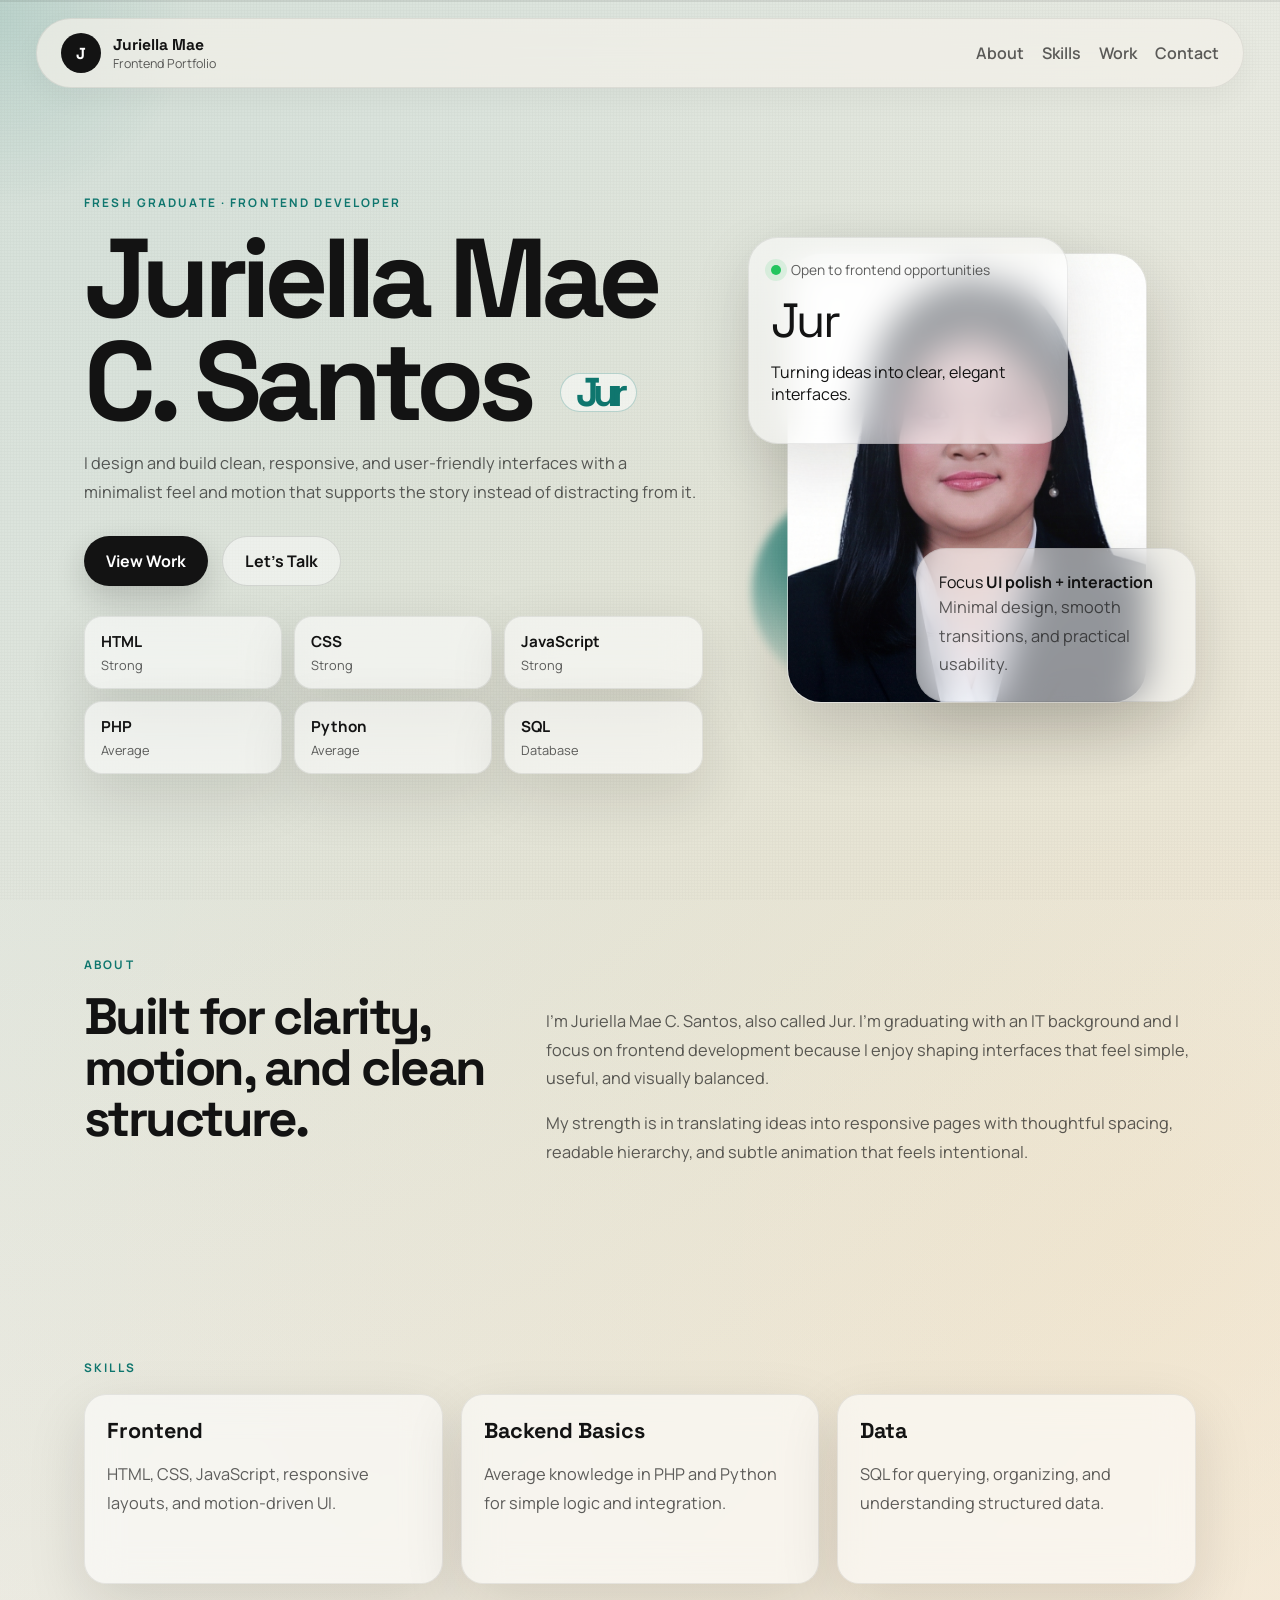
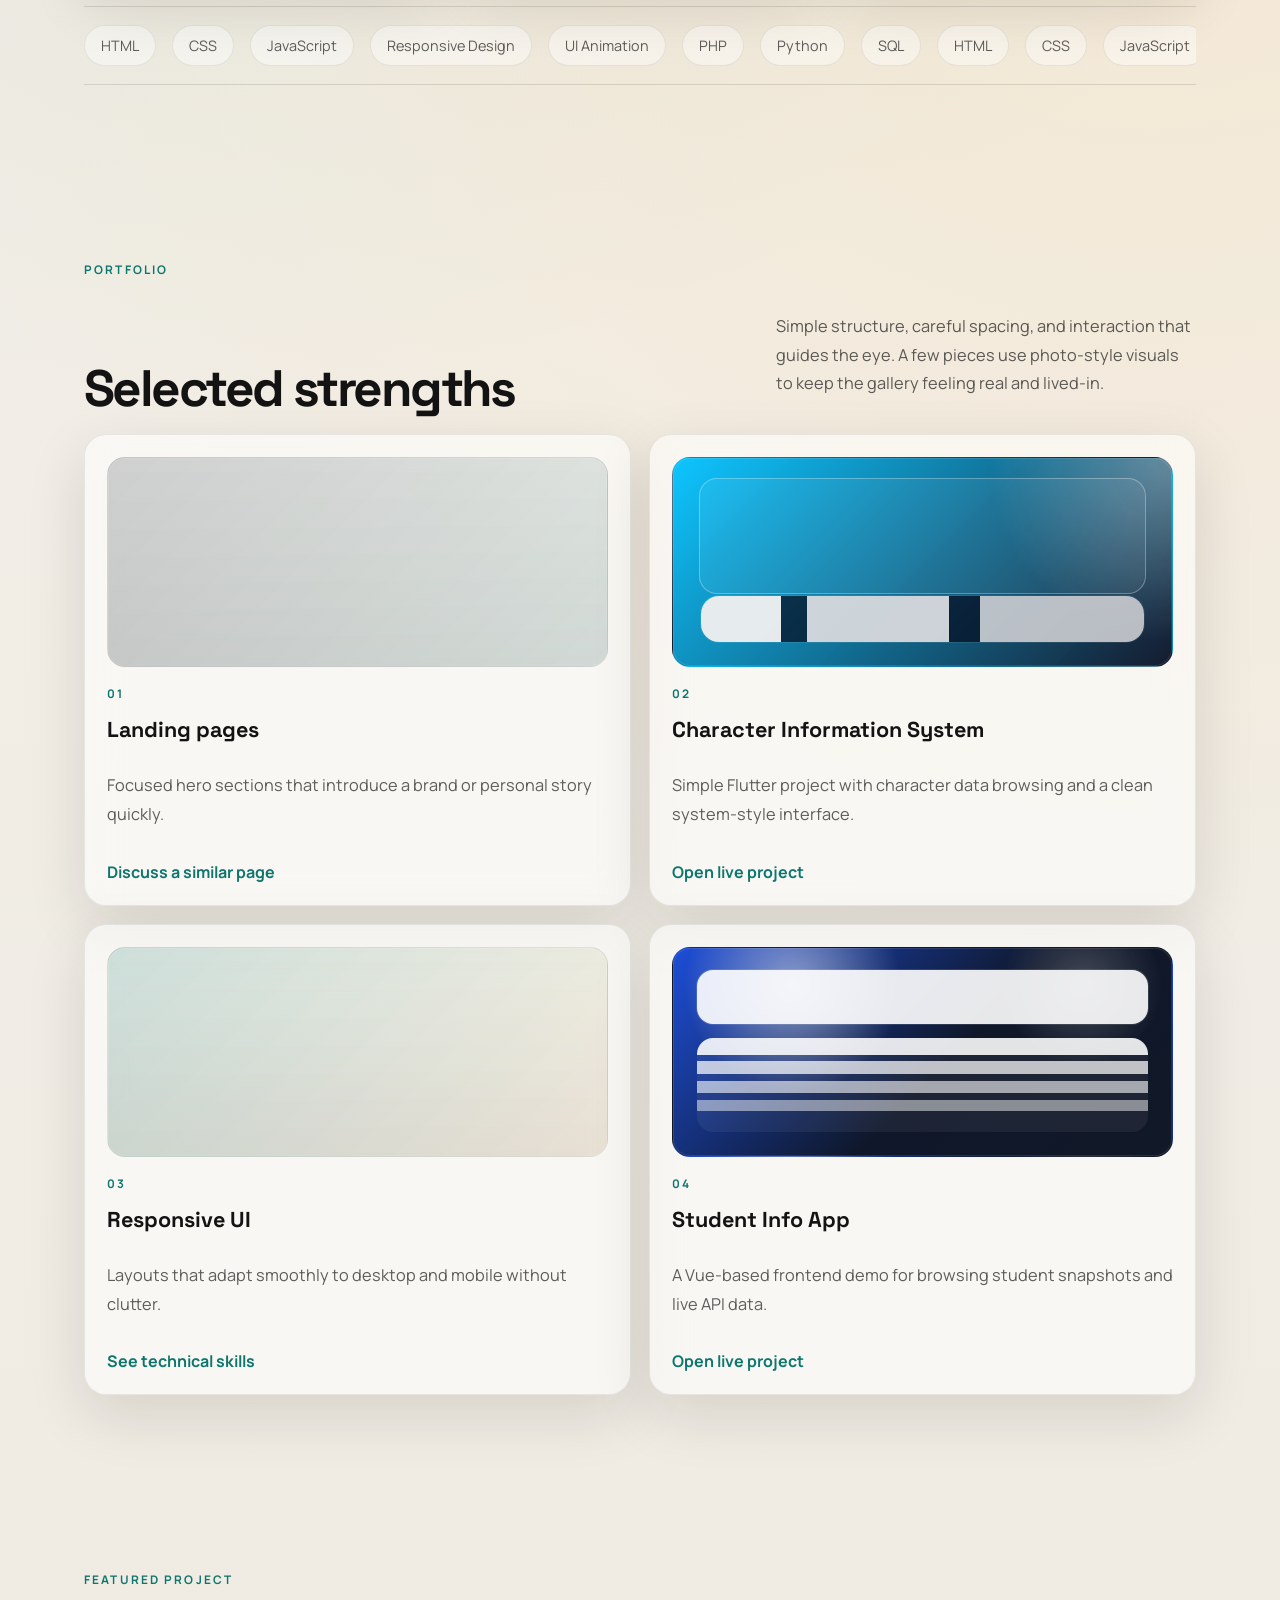
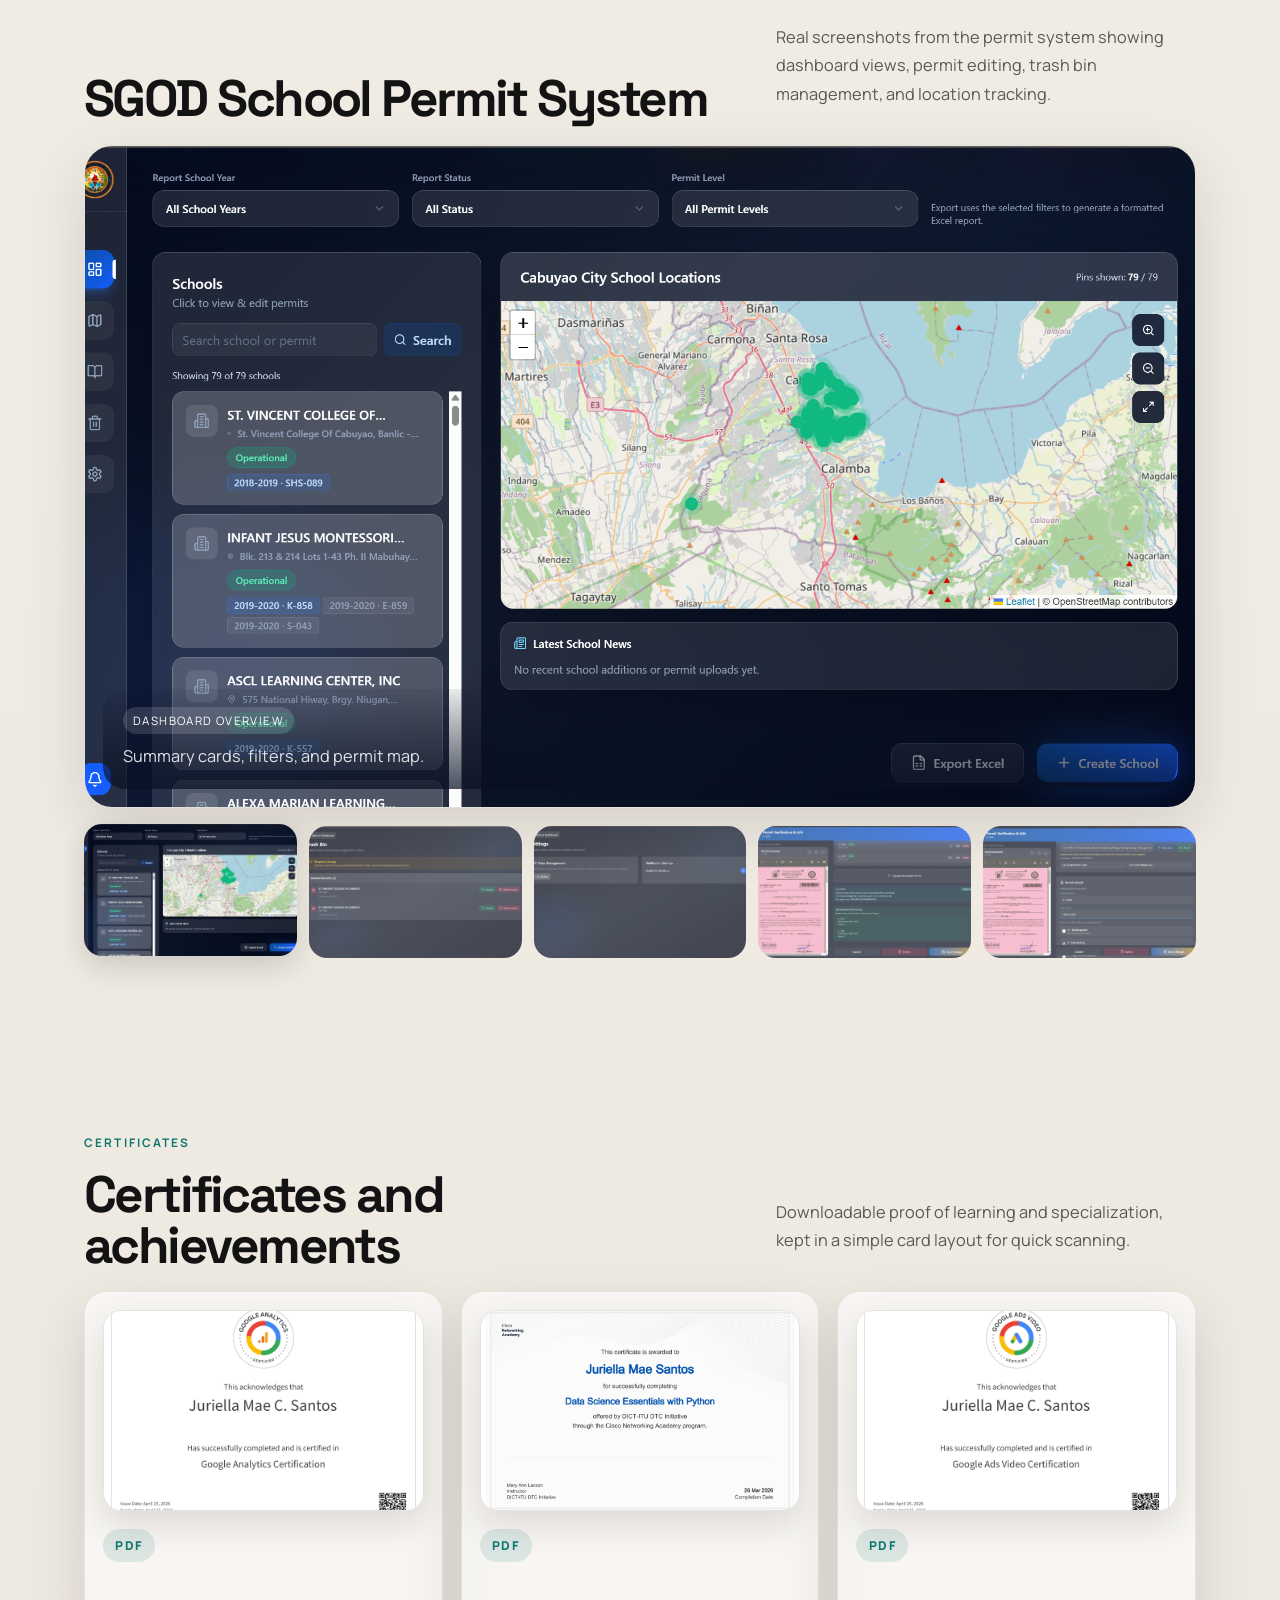
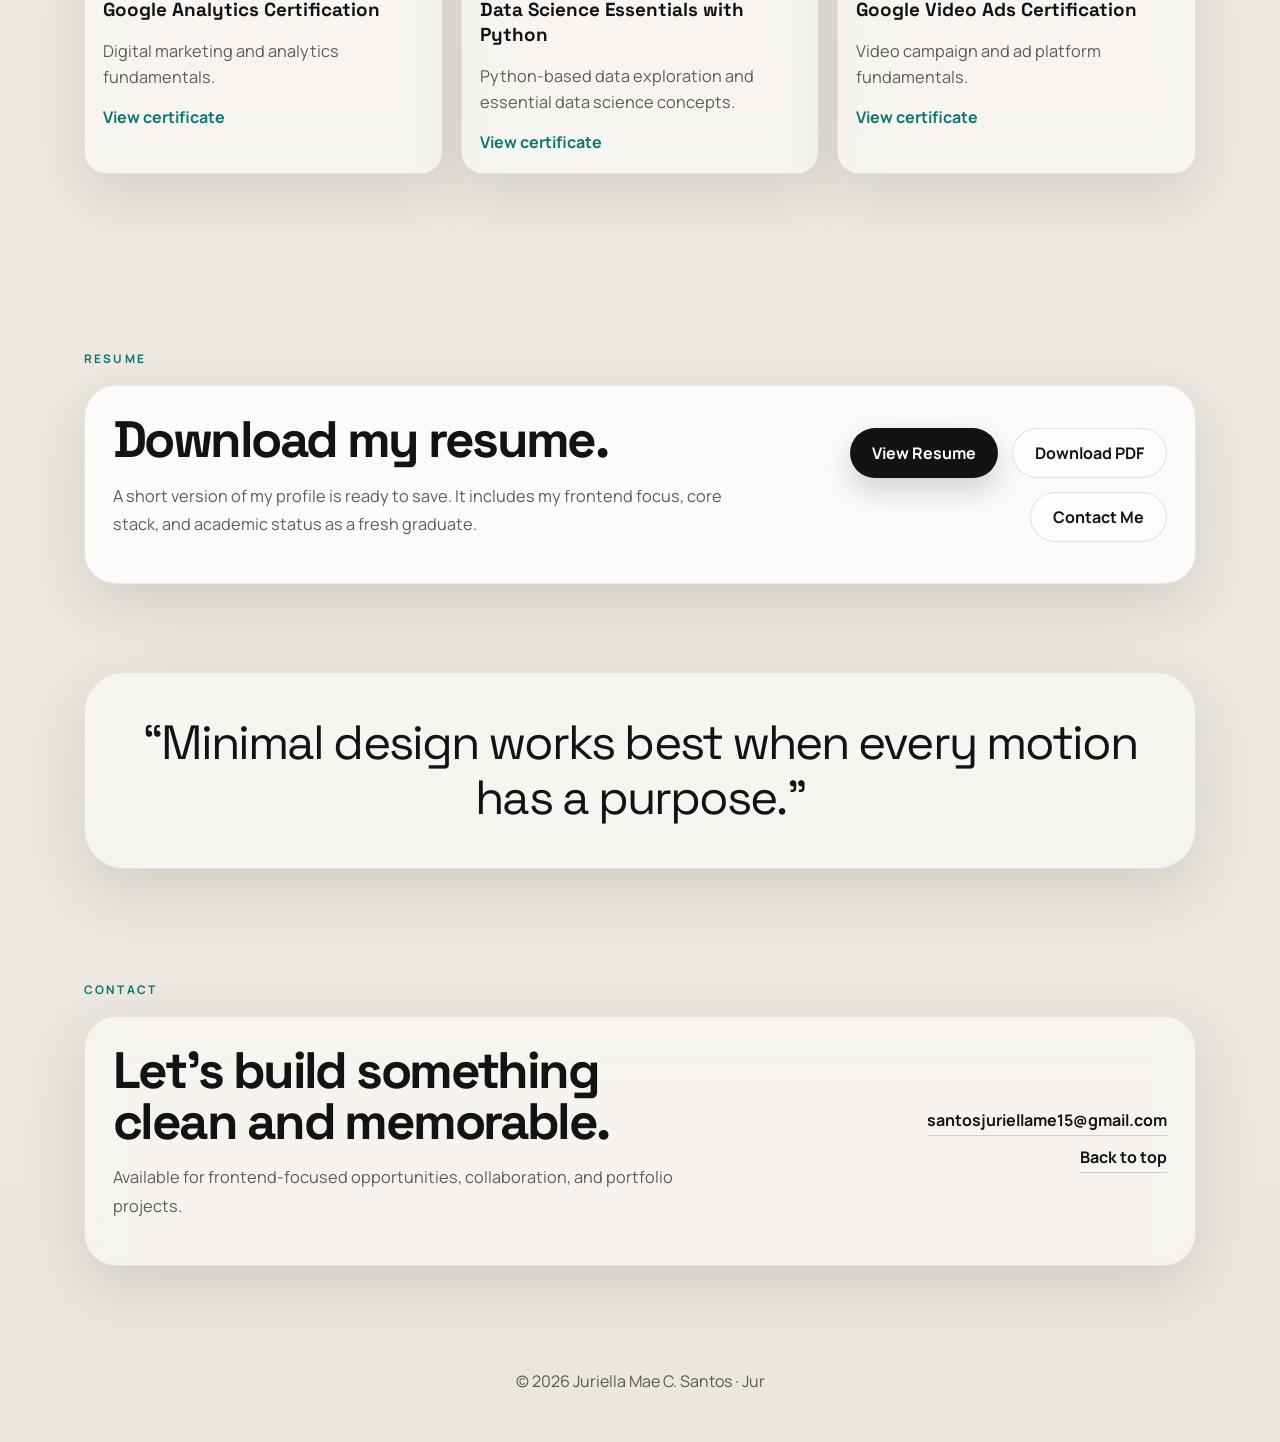
==== commit 7e276370: "Refactor code structure for improved readability and maintainability" ====
--- a/index.html
+++ b/index.html
@@ -235,22 +235,25 @@
 
         <div class="certificate-grid">
           <article class="certificate-card">
+            <img class="certificate-preview" src="Assets/certificate-previews/google-analytics-certification.png" alt="Preview of Google Analytics Certification" />
             <div class="certificate-badge">PDF</div>
             <h3>Google Analytics Certification</h3>
             <p>Digital marketing and analytics fundamentals.</p>
-            <a href="Certificates/Google%20Analytics%20Certification.pdf" download class="work-link" data-pdf="Certificates/Google%20Analytics%20Certification.pdf">Preview or download</a>
+            <a href="Certificates/Google%20Analytics%20Certification.pdf" class="work-link" data-preview-image="Assets/certificate-previews/google-analytics-certification.png" data-preview-alt="Preview of Google Analytics Certification" data-pdf="Certificates/Google%20Analytics%20Certification.pdf" data-pdf-title="Google Analytics Certification" data-pdf-description="Digital marketing and analytics fundamentals.">View certificate</a>
           </article>
           <article class="certificate-card">
+            <img class="certificate-preview" src="Assets/certificate-previews/data-science-essentials-with-python.png" alt="Preview of Data Science Essentials with Python" />
             <div class="certificate-badge">PDF</div>
             <h3>Data Science Essentials with Python</h3>
             <p>Python-based data exploration and essential data science concepts.</p>
-            <a href="Certificates/Data_Science_Essentials_with_Python_certificate_santosjuriellamae15-gmail-com_5a689df4-3a8c-45d5-9806-d5ee442314b1%20%281%29.pdf" download class="work-link" data-pdf="Certificates/Data_Science_Essentials_with_Python_certificate_santosjuriellamae15-gmail-com_5a689df4-3a8c-45d5-9806-d5ee442314b1%20%281%29.pdf">Preview or download</a>
+            <a href="Certificates/Data_Science_Essentials_with_Python_certificate_santosjuriellamae15-gmail-com_5a689df4-3a8c-45d5-9806-d5ee442314b1%20%281%29.pdf" class="work-link" data-preview-image="Assets/certificate-previews/data-science-essentials-with-python.png" data-preview-alt="Preview of Data Science Essentials with Python" data-pdf="Certificates/Data_Science_Essentials_with_Python_certificate_santosjuriellamae15-gmail-com_5a689df4-3a8c-45d5-9806-d5ee442314b1%20%281%29.pdf" data-pdf-title="Data Science Essentials with Python" data-pdf-description="Python-based data exploration and essential data science concepts.">View certificate</a>
           </article>
           <article class="certificate-card">
+            <img class="certificate-preview" src="Assets/certificate-previews/google-video-ads-certification.png" alt="Preview of Google Video Ads Certification" />
             <div class="certificate-badge">PDF</div>
             <h3>Google Video Ads Certification</h3>
             <p>Video campaign and ad platform fundamentals.</p>
-            <a href="Certificates/Google%20Video%20Ads%20Certification.pdf" download class="work-link" data-pdf="Certificates/Google%20Video%20Ads%20Certification.pdf">Preview or download</a>
+            <a href="Certificates/Google%20Video%20Ads%20Certification.pdf" class="work-link" data-preview-image="Assets/certificate-previews/google-video-ads-certification.png" data-preview-alt="Preview of Google Video Ads Certification" data-pdf="Certificates/Google%20Video%20Ads%20Certification.pdf" data-pdf-title="Google Video Ads Certification" data-pdf-description="Video campaign and ad platform fundamentals.">View certificate</a>
           </article>
         </div>
       </div>
@@ -264,7 +267,8 @@
           <p>A short version of my profile is ready to save. It includes my frontend focus, core stack, and academic status as a fresh graduate.</p>
         </div>
         <div class="resume-actions">
-          <a class="button button-primary" href="Juriella_Mae_Santos%20Resume.pdf" download="Juriella_Mae_Santos Resume.pdf">Download Resume</a>
+          <a class="button button-primary" href="resume.html">View Resume</a>
+          <a class="button button-secondary" href="Juriella_Mae_Santos%20Resume.pdf" download="Juriella_Mae_Santos Resume.pdf">Download PDF</a>
           <a class="button button-secondary" href="#contact">Contact Me</a>
         </div>
       </div>
@@ -299,7 +303,18 @@
     <div class="modal-backdrop" data-modal-close></div>
     <div class="modal-panel" role="dialog" aria-modal="true" aria-label="Certificate preview">
       <button class="modal-close" type="button" data-modal-close aria-label="Close preview">×</button>
-      <iframe class="modal-frame" data-modal-frame title="Certificate preview"></iframe>
+      <div class="modal-layout">
+        <div class="modal-preview-shell">
+          <img class="modal-preview-image" data-modal-image alt="Certificate preview" />
+        </div>
+        <div class="modal-meta">
+          <div class="certificate-badge">Certificate</div>
+          <h3 data-modal-title>Preview</h3>
+          <p data-modal-description>Choose a certificate to render its preview.</p>
+          <a class="button button-primary modal-download" data-modal-download href="#" target="_blank" rel="noreferrer noopener" download>Download PDF</a>
+          <a class="button button-secondary modal-download-secondary" data-modal-open href="#" target="_blank" rel="noreferrer noopener">Open PDF</a>
+        </div>
+      </div>
     </div>
   </div>
 
--- a/styles.css
+++ b/styles.css
@@ -565,7 +565,7 @@
 .modal-panel {
   position: relative;
   width: min(1000px, 96vw);
-  height: min(84vh, 900px);
+  max-height: min(84vh, 900px);
   background: #111827;
   border-radius: 28px;
   overflow: hidden;
@@ -573,11 +573,64 @@
   z-index: 1;
 }
 
-.modal-frame {
-  width: 100%;
-  height: 100%;
-  border: 0;
+.modal-layout {
+  display: grid;
+  grid-template-columns: minmax(0, 1.45fr) minmax(280px, 0.55fr);
+  min-height: min(84vh, 900px);
+}
+
+.modal-preview-shell {
+  display: grid;
+  place-items: center;
+  padding: 28px;
+  background: linear-gradient(180deg, #f8fafc, #eef2f7);
+}
+
+.modal-preview-image {
+  display: block;
+  width: min(100%, 860px);
+  max-height: calc(min(84vh, 900px) - 56px);
+  object-fit: contain;
+  border-radius: 20px;
+  box-shadow: 0 20px 50px rgba(15, 23, 42, 0.16);
   background: #fff;
+}
+
+.modal-meta {
+  display: grid;
+  align-content: start;
+  gap: 14px;
+  padding: 28px;
+  color: #fff;
+  background: rgba(17, 24, 39, 0.96);
+}
+
+.modal-meta .certificate-badge {
+  margin-bottom: 2px;
+}
+
+.modal-meta h3 {
+  margin: 0;
+  font-family: "Space Grotesk", sans-serif;
+  font-size: clamp(1.5rem, 2vw, 2.2rem);
+  letter-spacing: -0.04em;
+}
+
+.modal-meta p {
+  margin: 0;
+  color: rgba(255, 255, 255, 0.78);
+  line-height: 1.7;
+}
+
+.modal-download {
+  width: fit-content;
+}
+
+.modal-download-secondary {
+  width: fit-content;
+  color: #fff;
+  border-color: rgba(255, 255, 255, 0.18);
+  background: rgba(255, 255, 255, 0.05);
 }
 
 .modal-close {
@@ -672,6 +725,17 @@
   backdrop-filter: blur(18px);
 }
 
+.certificate-preview {
+  display: block;
+  width: 100%;
+  aspect-ratio: 16 / 10;
+  object-fit: cover;
+  border-radius: 18px;
+  margin-bottom: 18px;
+  border: 1px solid rgba(19, 19, 19, 0.08);
+  box-shadow: 0 14px 34px rgba(24, 18, 10, 0.12);
+}
+
 .certificate-badge {
   display: inline-flex;
   align-items: center;
@@ -1032,7 +1096,24 @@
 
   .modal-panel {
     width: min(100vw - 24px, 1000px);
-    height: min(80vh, 900px);
+    max-height: min(86vh, 900px);
+  }
+
+  .modal-layout {
+    grid-template-columns: 1fr;
+  }
+
+  .modal-preview-shell {
+    padding: 20px;
+  }
+
+  .modal-meta {
+    padding: 22px;
+  }
+
+  .modal-layout {
+    grid-template-columns: 1fr;
+    padding-top: 68px;
   }
 }
 
